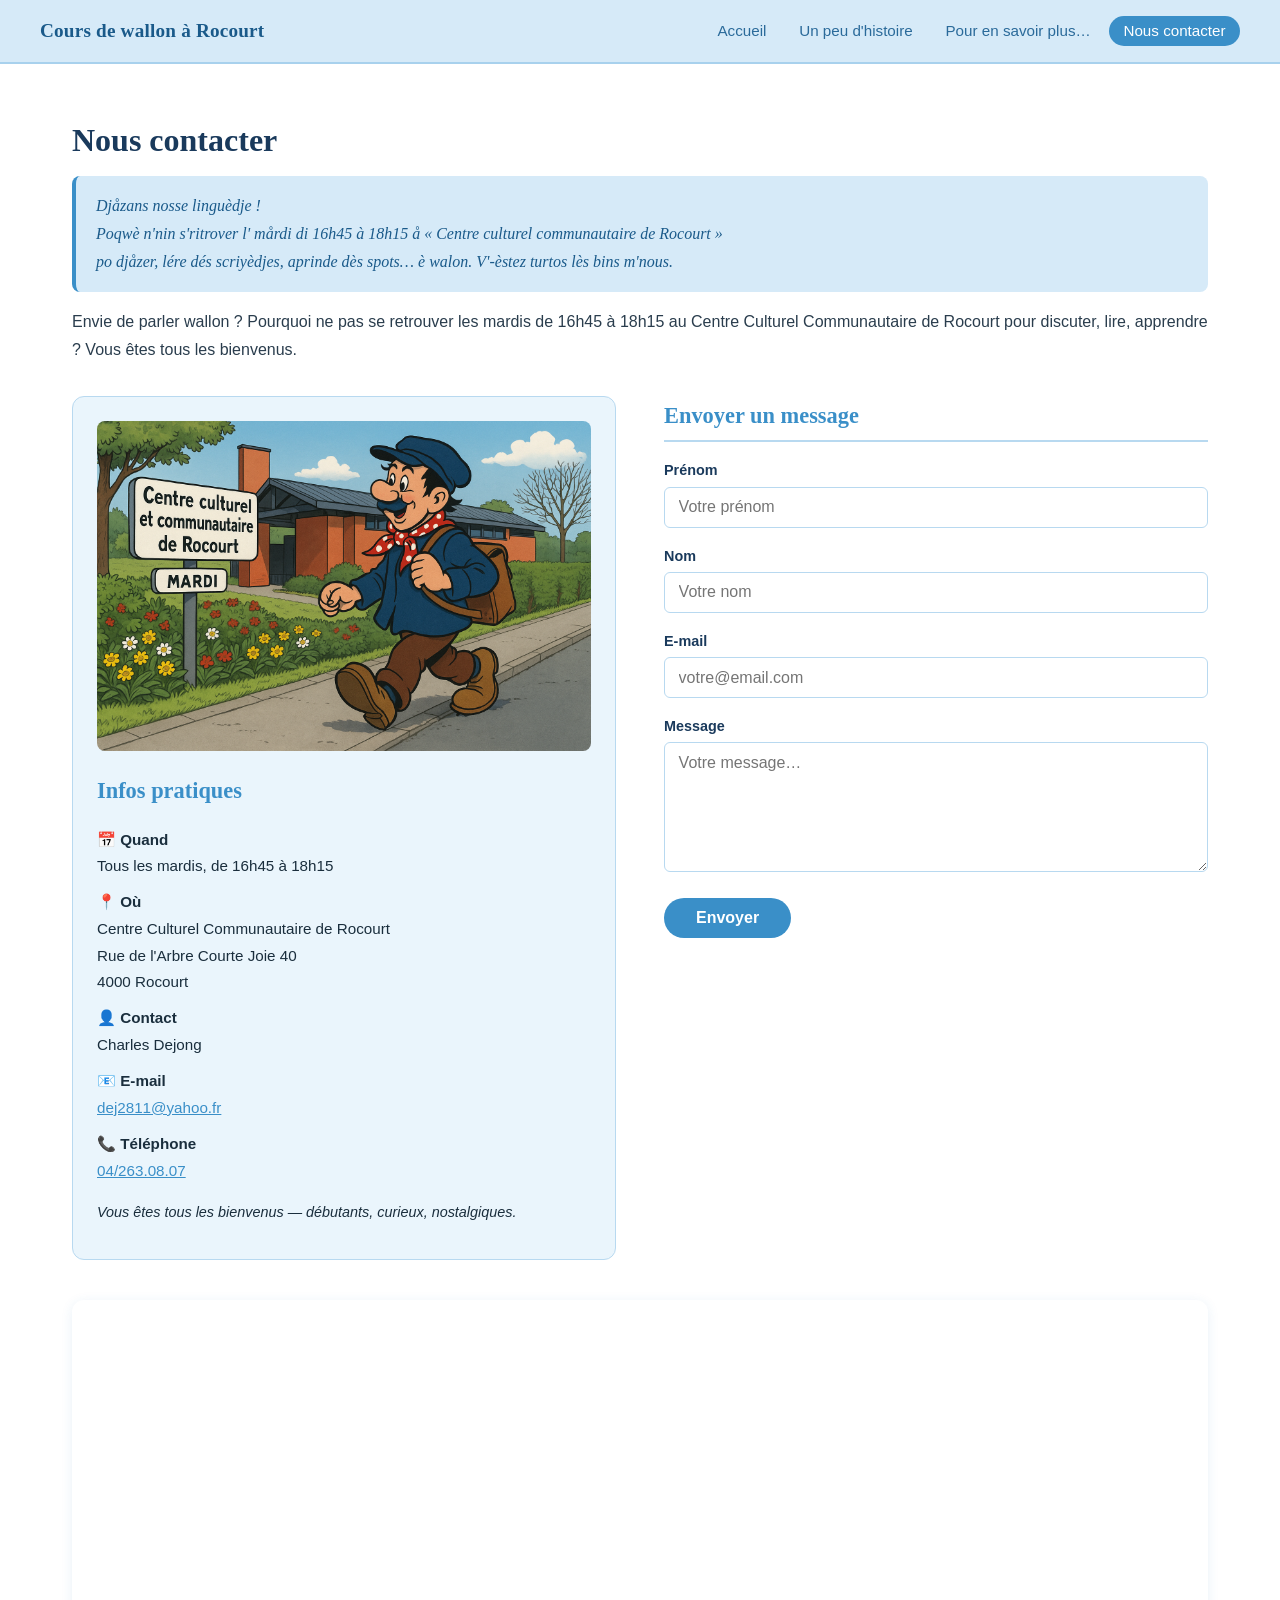
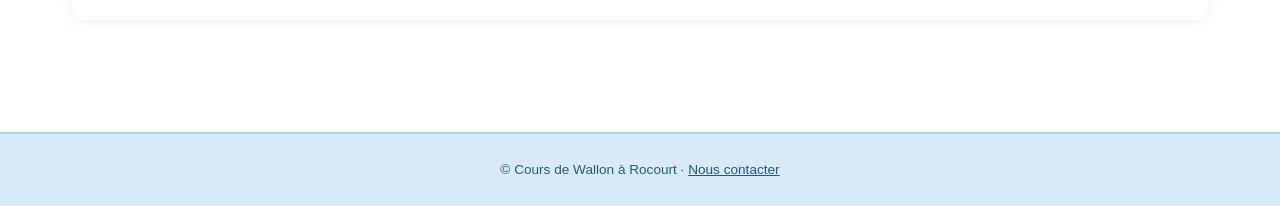
==== contact.html @ a96bff2f "Add files via upload" ====
<!DOCTYPE html>
<html lang="fr">
<head>
  <meta charset="UTF-8">
  <meta name="viewport" content="width=device-width, initial-scale=1.0">
  <meta name="description" content="Contactez-nous pour rejoindre les cours de wallon à Rocourt.">
  <title>Nous contacter | Cours de Wallon à Rocourt</title>
  <link rel="stylesheet" href="style.css">
</head>
<body>

<header>
  <nav>
    <a class="site-title" href="index.html">Cours de wallon à Rocourt</a>
    <ul>
      <li><a href="index.html">Accueil</a></li>
      <li><a href="histoire.html">Un peu d'histoire</a></li>
      <li><a href="liens.html">Pour en savoir plus…</a></li>
      <li><a href="contact.html" class="active">Nous contacter</a></li>
    </ul>
  </nav>
</header>

<main>
  <h1>Nous contacter</h1>

  <p class="wallon-text">
    Djåzans nosse linguèdje !<br>
    Poqwè n'nin s'ritrover l' mårdi di 16h45 à 18h15 å « Centre culturel communautaire de Rocourt »<br>
    po djåzer, lére dés scriyèdjes, aprinde dès spots… è walon. V'-èstez turtos lès bins m'nous.
  </p>

  <p style="font-family: Arial, sans-serif; font-size: 1rem; color: #2a3d4d; margin-bottom: 2rem;">
    Envie de parler wallon ? Pourquoi ne pas se retrouver les mardis de 16h45 à 18h15 au Centre Culturel Communautaire de Rocourt pour discuter, lire, apprendre ? Vous êtes tous les bienvenus.
  </p>

  <div class="contact-grid">

    <div class="contact-info">
      <img src="rocourt.png" alt="Personnage wallon arrivant au centre de Rocourt" style="width:100%; border-radius:8px; margin-bottom:1.25rem;">
      <h2>Infos pratiques</h2>
      <p><strong>📅 Quand</strong><br>Tous les mardis, de 16h45 à 18h15</p>
      <p><strong>📍 Où</strong><br>Centre Culturel Communautaire de Rocourt<br>Rue de l'Arbre Courte Joie 40<br>4000 Rocourt</p>
      <p><strong>👤 Contact</strong><br>Charles Dejong</p>
      <p><strong>📧 E-mail</strong><br><a href="mailto:dej2811@yahoo.fr">dej2811@yahoo.fr</a></p>
      <p><strong>📞 Téléphone</strong><br><a href="tel:+3242630807">04/263.08.07</a></p>
      <p style="margin-top:1rem; font-style: italic; font-size: 0.9rem;">Vous êtes tous les bienvenus — débutants, curieux, nostalgiques.</p>
    </div>

    <div>
      <h2 style="margin-top:0; border-bottom: 2px solid #b8d9f0; padding-bottom: 0.3rem; margin-bottom: 1rem;">Envoyer un message</h2>

      <!--
        FORMULAIRE DE CONTACT
        Pour activer ce formulaire, créez un compte gratuit sur https://formspree.io
        puis remplacez "VOTRE_CODE" dans l'action ci-dessous par votre code Formspree.
      -->
      <form action="https://formspree.io/f/VOTRE_CODE" method="POST">
        <div>
          <label for="prenom">Prénom</label>
          <input type="text" id="prenom" name="prenom" required placeholder="Votre prénom">
        </div>
        <div>
          <label for="nom">Nom</label>
          <input type="text" id="nom" name="nom" required placeholder="Votre nom">
        </div>
        <div>
          <label for="email">E-mail</label>
          <input type="email" id="email" name="email" required placeholder="votre@email.com">
        </div>
        <div>
          <label for="message">Message</label>
          <textarea id="message" name="message" required placeholder="Votre message…"></textarea>
        </div>
        <button type="submit">Envoyer</button>
      </form>
    </div>

  </div>

  <div class="map-container">
    <iframe
      src="https://www.google.com/maps/embed?pb=!1m18!1m12!1m3!1d2517.7!2d5.5517!3d50.6789!2m3!1f0!2f0!3f0!3m2!1i1024!2i768!4f13.1!3m3!1m2!1s0x47c0f9b0b0b0b0b0%3A0x0!2sRue+de+l%27Arbre+Courte+Joie+40%2C+4000+Li%C3%A8ge!5e0!3m2!1sfr!2sbe!4v1"
      allowfullscreen=""
      loading="lazy"
      referrerpolicy="no-referrer-when-downgrade"
      title="Centre Culturel Communautaire de Rocourt">
    </iframe>
  </div>

</main>

<footer>
  <p>© Cours de Wallon à Rocourt · <a href="contact.html">Nous contacter</a></p>
</footer>

</body>
</html>
---- style.css ----
/* ===== RESET & BASE ===== */
*, *::before, *::after { box-sizing: border-box; margin: 0; padding: 0; }

body {
  font-family: Georgia, 'Times New Roman', serif;
  font-size: 17px;
  line-height: 1.75;
  color: #1a2e3d;
  background: #ffffff;
}

a { color: #3a8fc8; text-decoration: underline; }
a:hover { color: #1a6fa8; }

img { max-width: 100%; height: auto; display: block; }

/* ===== NAVIGATION ===== */
header {
  background: #d6eaf8;
  padding: 0 2rem;
  border-bottom: 2px solid #a8d1ed;
}

nav {
  max-width: 1200px;
  margin: 0 auto;
  display: flex;
  align-items: center;
  justify-content: space-between;
  flex-wrap: wrap;
  gap: 0.5rem;
  padding: 0.9rem 0;
}

.site-title {
  color: #1a5a8a;
  font-size: 1.2rem;
  font-weight: bold;
  text-decoration: none;
  letter-spacing: 0.01em;
}

.site-title:hover { color: #3a8fc8; }

nav ul {
  list-style: none;
  display: flex;
  gap: 0.25rem;
  flex-wrap: wrap;
}

nav ul li a {
  color: #2a6a9a;
  text-decoration: none;
  padding: 0.4rem 0.9rem;
  border-radius: 20px;
  font-size: 0.95rem;
  font-family: Arial, sans-serif;
  transition: background 0.2s, color 0.2s;
}

nav ul li a:hover,
nav ul li a.active {
  background: #3a8fc8;
  color: #fff;
}

/* ===== HERO ===== */
.hero {
  background: linear-gradient(rgba(20, 70, 120, 0.4), rgba(20, 70, 120, 0.4)),
              url('https://upload.wikimedia.org/wikipedia/commons/thumb/b/b8/Liege-Outremeuse_aerial2.jpg/1280px-Liege-Outremeuse_aerial2.jpg') center/cover no-repeat;
  color: #fff;
  text-align: center;
  padding: 7rem 2rem 6rem;
}

.hero h1 {
  font-size: 2.6rem;
  margin-bottom: 1rem;
  text-shadow: 0 2px 8px rgba(0,0,0,0.35);
}

.hero p {
  font-size: 1.2rem;
  max-width: 650px;
  margin: 0 auto 2rem;
  font-style: italic;
  text-shadow: 0 1px 4px rgba(0,0,0,0.25);
}

.btn {
  display: inline-block;
  background: #fff;
  color: #2a6a9a;
  padding: 0.8rem 2.2rem;
  border-radius: 30px;
  text-decoration: none;
  font-family: Arial, sans-serif;
  font-size: 1rem;
  font-weight: bold;
  transition: background 0.2s, color 0.2s;
}

.btn:hover { background: #d6eaf8; color: #1a5a8a; }

/* ===== INFO BOXES (accueil) ===== */
.cards {
  max-width: 1200px;
  margin: 3rem auto;
  padding: 0 2rem;
  display: grid;
  grid-template-columns: repeat(auto-fit, minmax(260px, 1fr));
  gap: 1.5rem;
}

.card {
  background: #eaf5fc;
  border: 1px solid #b8d9f0;
  border-radius: 12px;
  padding: 1.5rem;
}

.card h3 {
  font-size: 1.05rem;
  margin-bottom: 0.5rem;
  color: #1a5a8a;
}

.card p {
  font-family: Arial, sans-serif;
  font-size: 0.95rem;
  color: #2a3d4d;
}

/* ===== MAIN CONTENT ===== */
main {
  max-width: 1200px;
  margin: 0 auto;
  padding: 3rem 2rem;
}

main h1 {
  font-size: 2rem;
  color: #1a3a5c;
  margin-bottom: 0.5rem;
}

main h2 {
  font-size: 1.4rem;
  color: #3a8fc8;
  margin: 2.5rem 0 0.75rem;
  border-bottom: 2px solid #b8d9f0;
  padding-bottom: 0.3rem;
}

main h3 {
  font-size: 1.1rem;
  color: #1a5a8a;
  margin: 1.5rem 0 0.5rem;
}

main p { margin-bottom: 1.2rem; }

.subtitle {
  font-style: italic;
  color: #4a7a9b;
  font-size: 1.1rem;
  margin-bottom: 2rem;
}

/* ===== PHOTO PLEINE LARGEUR ===== */
.photo-accueil {
  max-width: 1200px;
  margin: 0 auto;
  padding: 0 2rem 3rem;
}

.photo-accueil img {
  width: 100%;
  border-radius: 12px;
  box-shadow: 0 4px 20px rgba(42,122,184,0.12);
}

/* ===== LIENS PAGE ===== */
.resource-item {
  background: #f0f8ff;
  border-left: 4px solid #3a8fc8;
  padding: 1rem 1.25rem;
  margin-bottom: 1rem;
  border-radius: 0 8px 8px 0;
}

.resource-item strong {
  display: block;
  color: #1a3a5c;
  margin-bottom: 0.25rem;
}

.resource-item p {
  font-family: Arial, sans-serif;
  font-size: 0.92rem;
  color: #2a3d4d;
  margin-bottom: 0.4rem;
}

.resource-item a {
  font-family: Arial, sans-serif;
  font-size: 0.88rem;
}

/* ===== CONTACT PAGE ===== */
.contact-grid {
  display: grid;
  grid-template-columns: 1fr 1fr;
  gap: 3rem;
  align-items: start;
}

@media (max-width: 700px) {
  .contact-grid { grid-template-columns: 1fr; }
}

.contact-info {
  background: #eaf5fc;
  border: 1px solid #b8d9f0;
  border-radius: 12px;
  padding: 1.5rem;
}

.contact-info h2 { border: none; margin-top: 0; }

.contact-info p {
  font-family: Arial, sans-serif;
  font-size: 0.95rem;
  margin-bottom: 0.6rem;
}

.wallon-text {
  font-style: italic;
  background: #d6eaf8;
  border-radius: 8px;
  padding: 1rem 1.25rem;
  margin-bottom: 1rem;
  font-size: 1rem;
  color: #1a5a8a;
  border-left: 4px solid #3a8fc8;
}

/* ===== FORMULAIRE ===== */
form { display: flex; flex-direction: column; gap: 1rem; }

form label {
  font-family: Arial, sans-serif;
  font-size: 0.9rem;
  font-weight: bold;
  color: #1a3a5c;
  margin-bottom: 0.2rem;
  display: block;
}

form input,
form textarea {
  width: 100%;
  padding: 0.65rem 0.85rem;
  border: 1px solid #b8d9f0;
  border-radius: 6px;
  font-size: 1rem;
  font-family: Arial, sans-serif;
  background: #fff;
  color: #1a2e3d;
  transition: border-color 0.2s;
}

form input:focus,
form textarea:focus {
  outline: none;
  border-color: #3a8fc8;
  box-shadow: 0 0 0 3px rgba(58,143,200,0.12);
}

form textarea { min-height: 130px; resize: vertical; }

form button {
  align-self: flex-start;
  background: #3a8fc8;
  color: #fff;
  border: none;
  padding: 0.7rem 2rem;
  border-radius: 30px;
  font-size: 1rem;
  font-family: Arial, sans-serif;
  font-weight: bold;
  cursor: pointer;
  transition: background 0.2s;
}

form button:hover { background: #1a6fa8; }

/* ===== GOOGLE MAP ===== */
.map-container {
  margin-top: 2.5rem;
  border-radius: 12px;
  overflow: hidden;
  box-shadow: 0 2px 12px rgba(42,122,184,0.1);
}

.map-container iframe {
  width: 100%;
  height: 320px;
  border: none;
  display: block;
}

/* ===== FOOTER ===== */
footer {
  background: #d6eaf8;
  color: #2a5a7a;
  text-align: center;
  padding: 1.5rem 2rem;
  font-family: Arial, sans-serif;
  font-size: 0.85rem;
  margin-top: 4rem;
  border-top: 2px solid #a8d1ed;
}

footer a { color: #1a5a8a; }

/* ===== RESPONSIVE ===== */
@media (max-width: 600px) {
  .hero h1 { font-size: 1.8rem; }
  main { padding: 2rem 1.25rem; }
}
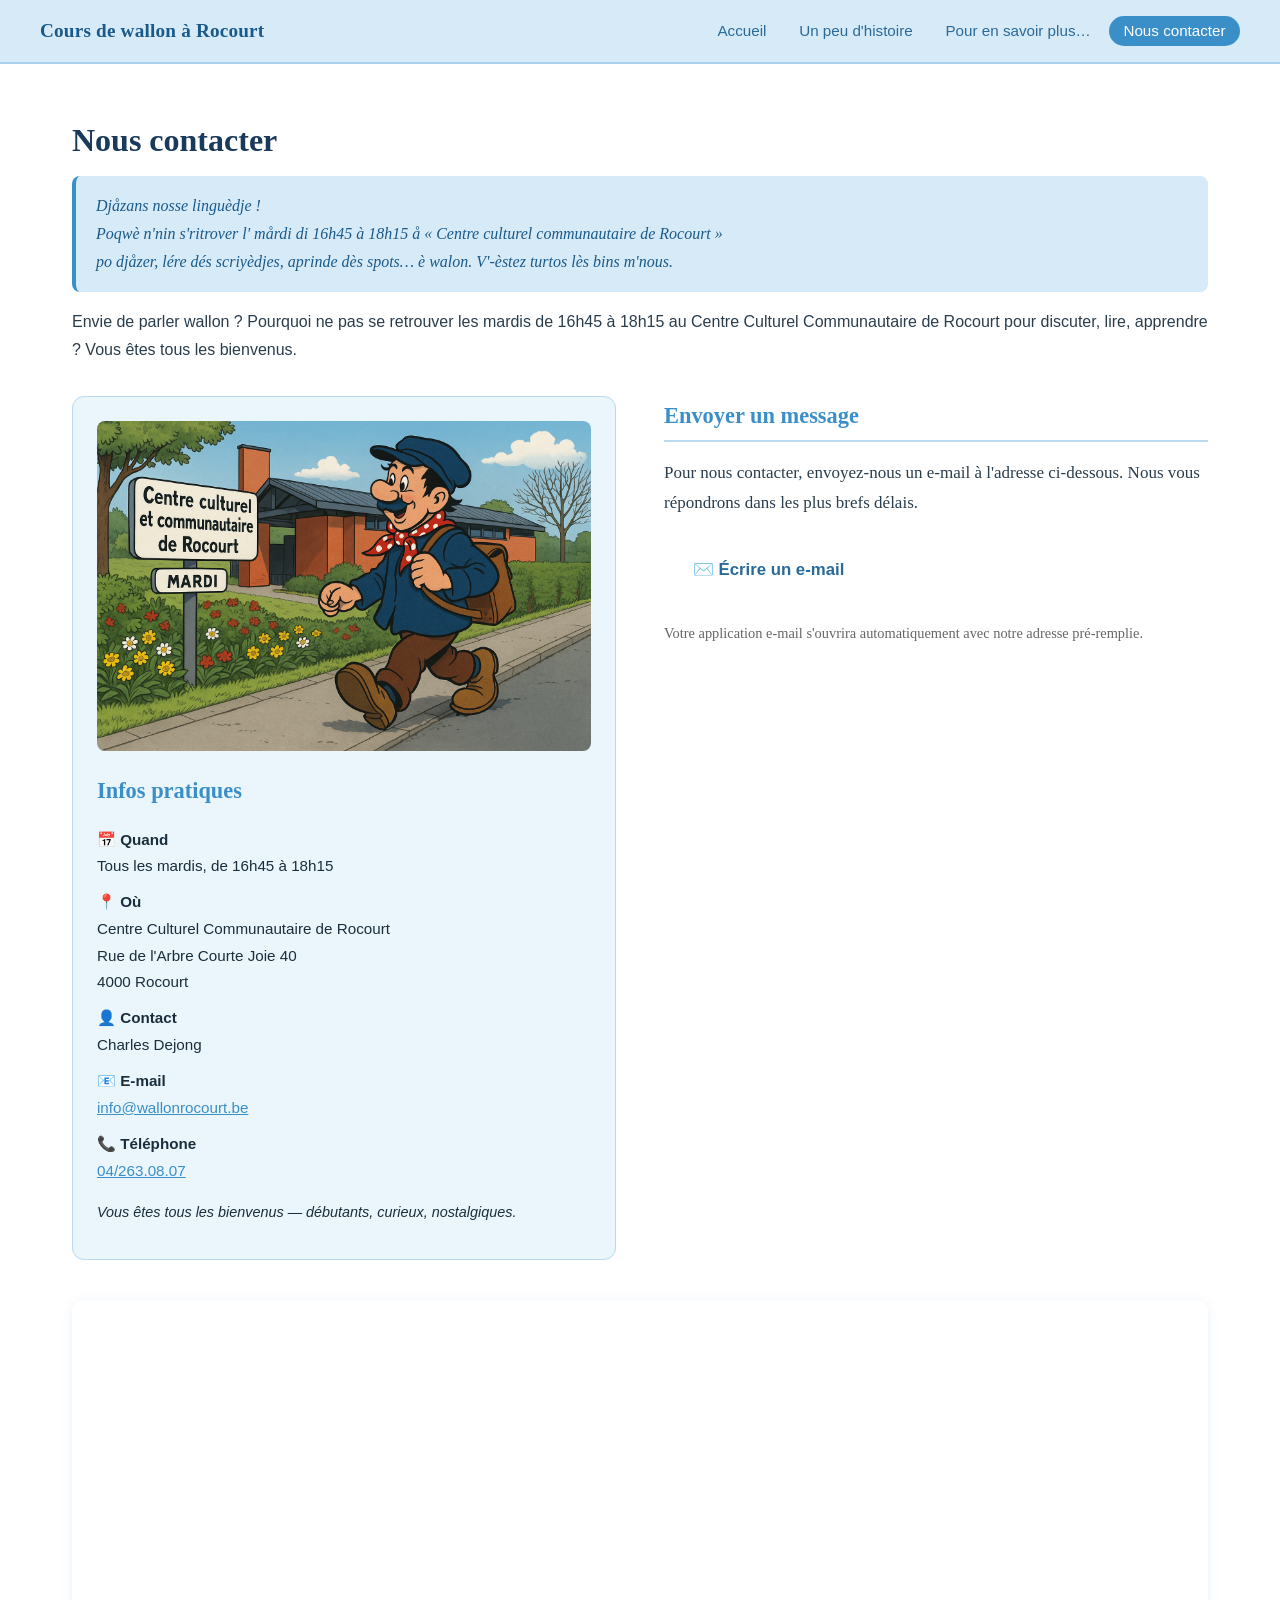
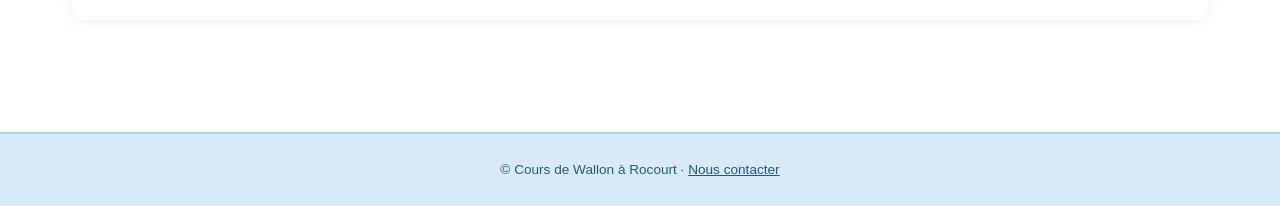
==== commit 7545e65a: "Add files via upload" ====
--- a/contact.html
+++ b/contact.html
@@ -42,7 +42,7 @@
       <p><strong>📅 Quand</strong><br>Tous les mardis, de 16h45 à 18h15</p>
       <p><strong>📍 Où</strong><br>Centre Culturel Communautaire de Rocourt<br>Rue de l'Arbre Courte Joie 40<br>4000 Rocourt</p>
       <p><strong>👤 Contact</strong><br>Charles Dejong</p>
-      <p><strong>📧 E-mail</strong><br><a href="mailto:dej2811@yahoo.fr">dej2811@yahoo.fr</a></p>
+      <p><strong>📧 E-mail</strong><br><a href="mailto:info@wallonrocourt.be">info@wallonrocourt.be</a></p>
       <p><strong>📞 Téléphone</strong><br><a href="tel:+3242630807">04/263.08.07</a></p>
       <p style="margin-top:1rem; font-style: italic; font-size: 0.9rem;">Vous êtes tous les bienvenus — débutants, curieux, nostalgiques.</p>
     </div>
@@ -50,30 +50,19 @@
     <div>
       <h2 style="margin-top:0; border-bottom: 2px solid #b8d9f0; padding-bottom: 0.3rem; margin-bottom: 1rem;">Envoyer un message</h2>
 
-      <!--
-        FORMULAIRE DE CONTACT
-        Pour activer ce formulaire, créez un compte gratuit sur https://formspree.io
-        puis remplacez "VOTRE_CODE" dans l'action ci-dessous par votre code Formspree.
-      -->
-      <form action="https://formspree.io/f/VOTRE_CODE" method="POST">
-        <div>
-          <label for="prenom">Prénom</label>
-          <input type="text" id="prenom" name="prenom" required placeholder="Votre prénom">
-        </div>
-        <div>
-          <label for="nom">Nom</label>
-          <input type="text" id="nom" name="nom" required placeholder="Votre nom">
-        </div>
-        <div>
-          <label for="email">E-mail</label>
-          <input type="email" id="email" name="email" required placeholder="votre@email.com">
-        </div>
-        <div>
-          <label for="message">Message</label>
-          <textarea id="message" name="message" required placeholder="Votre message…"></textarea>
-        </div>
-        <button type="submit">Envoyer</button>
-      </form>
+      <p style="margin-bottom: 1.5rem; color: #2a3d4d;">
+        Pour nous contacter, envoyez-nous un e-mail à l'adresse ci-dessous. Nous vous répondrons dans les plus brefs délais.
+      </p>
+
+      <a href="mailto:info@wallonrocourt.be?subject=Contact%20-%20Cours%20de%20wallon%20à%20Rocourt"
+         class="btn"
+         style="display:inline-block; font-size: 1.05rem; padding: 0.8rem 1.8rem;">
+        ✉️ Écrire un e-mail
+      </a>
+
+      <p style="margin-top: 1.5rem; font-size: 0.9rem; color: #666;">
+        Votre application e-mail s'ouvrira automatiquement avec notre adresse pré-remplie.
+      </p>
     </div>
 
   </div>
--- a/style.css
+++ b/style.css
@@ -68,7 +68,7 @@
 /* ===== HERO ===== */
 .hero {
   background: linear-gradient(rgba(20, 70, 120, 0.4), rgba(20, 70, 120, 0.4)),
-              url('https://upload.wikimedia.org/wikipedia/commons/thumb/b/b8/Liege-Outremeuse_aerial2.jpg/1280px-Liege-Outremeuse_aerial2.jpg') center/cover no-repeat;
+              url('liege.jpg') center/cover no-repeat;
   color: #fff;
   text-align: center;
   padding: 7rem 2rem 6rem;
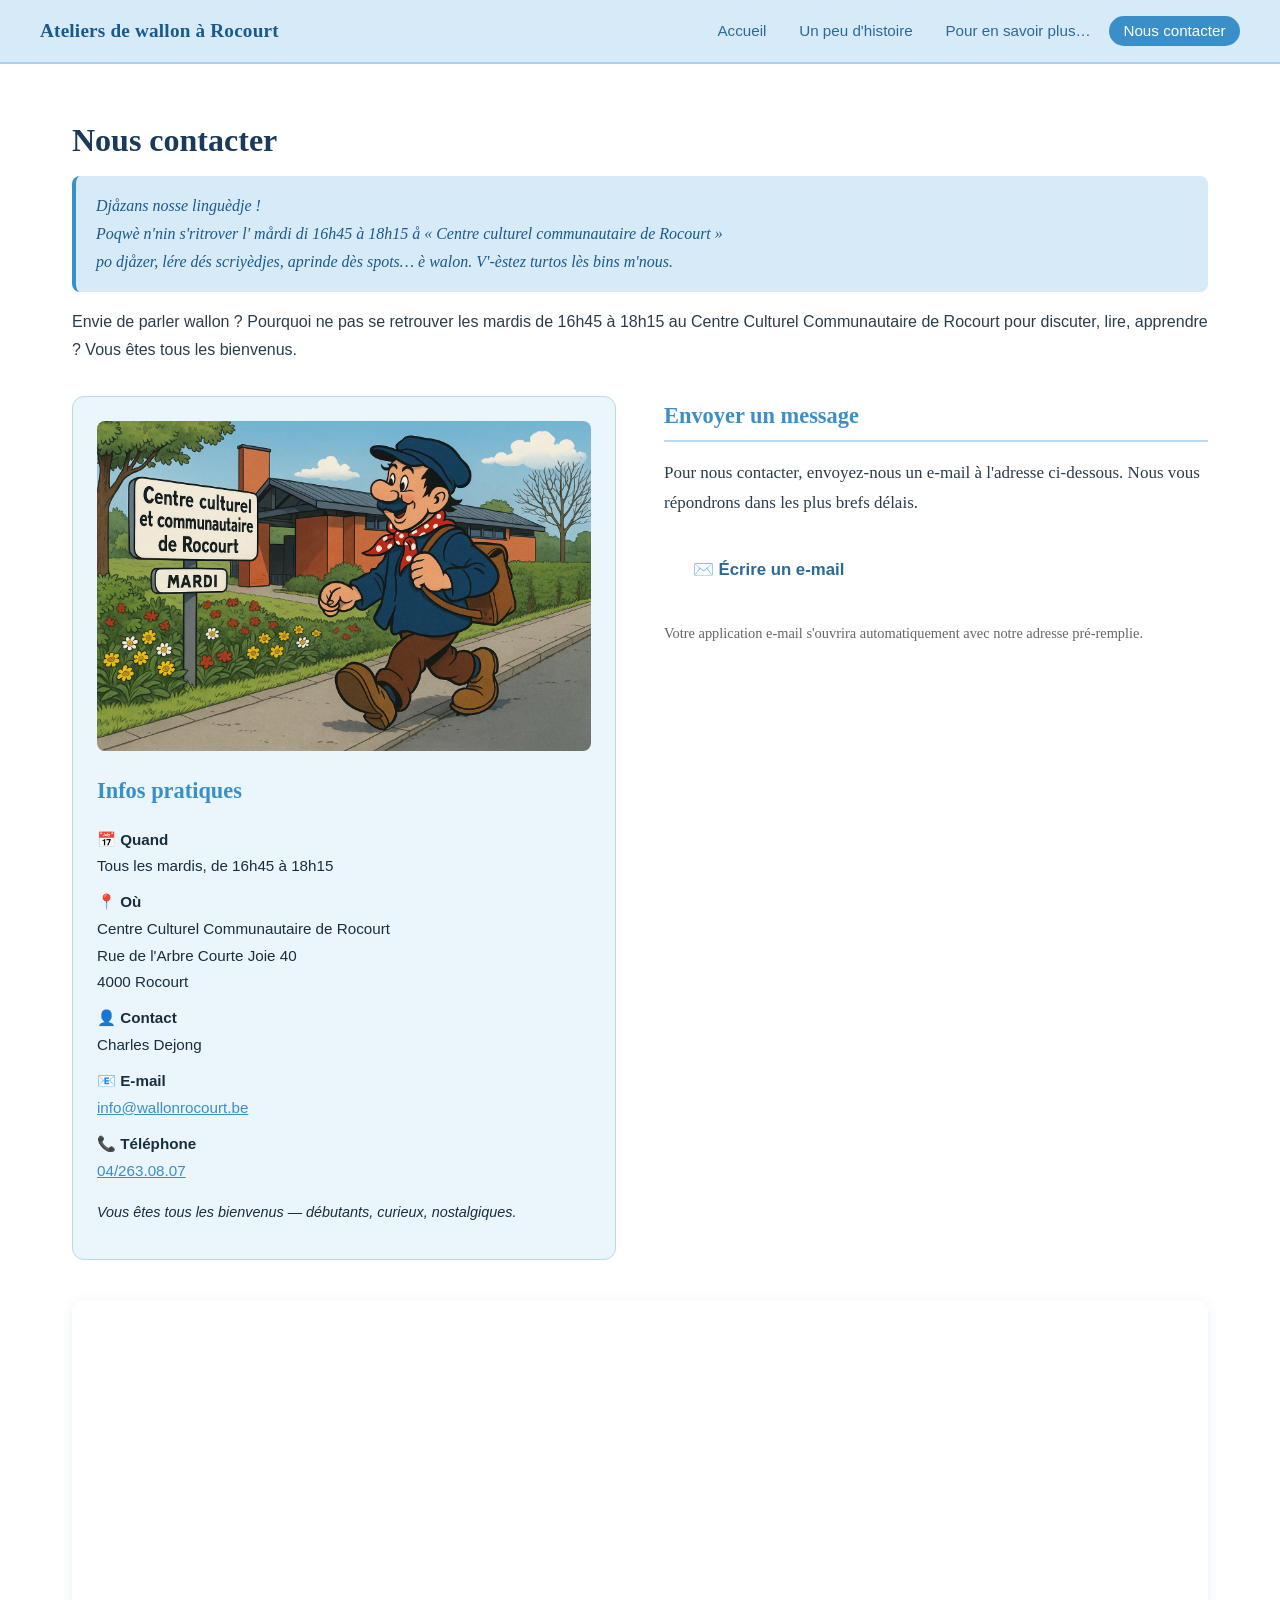
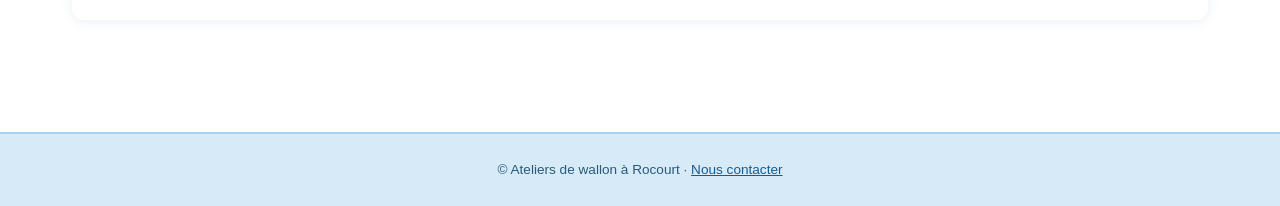
==== commit 8fce680c: "Add files via upload" ====
--- a/contact.html
+++ b/contact.html
@@ -3,15 +3,15 @@
 <head>
   <meta charset="UTF-8">
   <meta name="viewport" content="width=device-width, initial-scale=1.0">
-  <meta name="description" content="Contactez-nous pour rejoindre les cours de wallon à Rocourt.">
-  <title>Nous contacter | Cours de Wallon à Rocourt</title>
+  <meta name="description" content="Contactez-nous pour rejoindre les animations et ateliers de wallon à Rocourt.">
+  <title>Nous contacter | Ateliers de wallon à Rocourt</title>
   <link rel="stylesheet" href="style.css">
 </head>
 <body>
 
 <header>
   <nav>
-    <a class="site-title" href="index.html">Cours de wallon à Rocourt</a>
+    <a class="site-title" href="index.html">Ateliers de wallon à Rocourt</a>
     <ul>
       <li><a href="index.html">Accueil</a></li>
       <li><a href="histoire.html">Un peu d'histoire</a></li>
@@ -54,7 +54,7 @@
         Pour nous contacter, envoyez-nous un e-mail à l'adresse ci-dessous. Nous vous répondrons dans les plus brefs délais.
       </p>
 
-      <a href="mailto:info@wallonrocourt.be?subject=Contact%20-%20Cours%20de%20wallon%20à%20Rocourt"
+      <a href="mailto:info@wallonrocourt.be?subject=Contact%20-%20Ateliers%20de%20wallon%20à%20Rocourt"
          class="btn"
          style="display:inline-block; font-size: 1.05rem; padding: 0.8rem 1.8rem;">
         ✉️ Écrire un e-mail
@@ -80,7 +80,7 @@
 </main>
 
 <footer>
-  <p>© Cours de Wallon à Rocourt · <a href="contact.html">Nous contacter</a></p>
+  <p>© Ateliers de wallon à Rocourt · <a href="contact.html">Nous contacter</a></p>
 </footer>
 
 </body>
